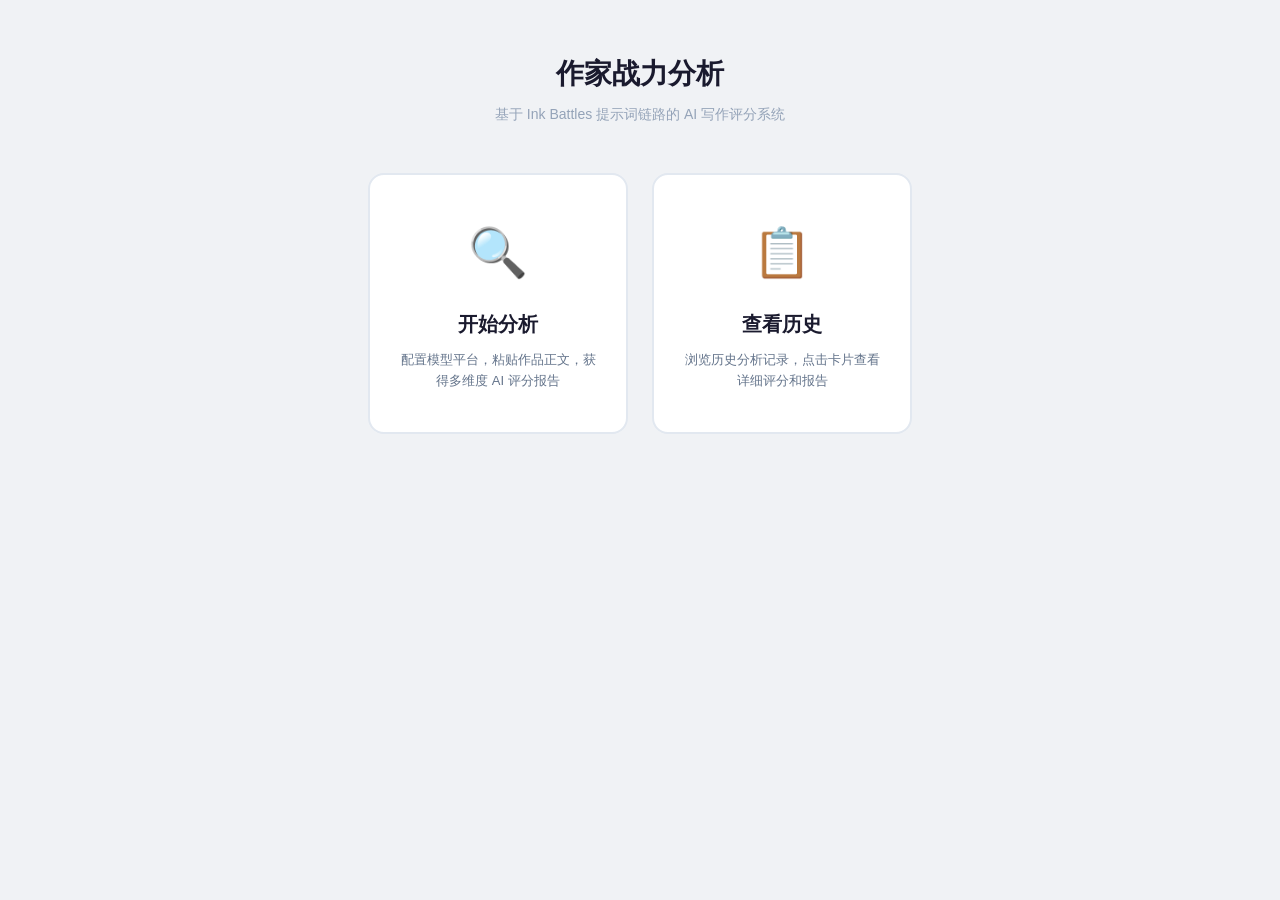
==== static/index.html @ b6ae1e52 "初始化" ====
<!DOCTYPE html>
<html lang="zh-CN">
<head>
<meta charset="UTF-8">
<meta http-equiv="Cache-Control" content="no-cache, no-store, must-revalidate">
<meta http-equiv="Pragma" content="no-cache">
<meta http-equiv="Expires" content="0">
<meta name="viewport" content="width=device-width, initial-scale=1.0">
<title>作家战力分析</title>
<link rel="stylesheet" href="style.css?v=3">
<style>
  .index-header { text-align: center; margin-top: 32px; }
  .index-header h1 { font-size: 28px; color: #1a1a2e; }
  .index-header p { color: #94a3b8; font-size: 14px; margin-top: 6px; }
</style>
</head>
<body>
<div id="toast" class="toast"></div>
<div class="container">
  <div class="index-header">
    <h1>作家战力分析</h1>
    <p>基于 Ink Battles 提示词链路的 AI 写作评分系统</p>
  </div>
  <div class="landing">
    <a href="analyze.html" class="landing-card">
      <div class="icon">🔍</div>
      <h2>开始分析</h2>
      <p>配置模型平台，粘贴作品正文，获得多维度 AI 评分报告</p>
    </a>
    <a href="history.html" class="landing-card">
      <div class="icon">📋</div>
      <h2>查看历史</h2>
      <p>浏览历史分析记录，点击卡片查看详细评分和报告</p>
    </a>
  </div>
</div>
</body>
</html>
---- static/style.css ----
* { margin: 0; padding: 0; box-sizing: border-box; }
body {
  font-family: -apple-system, BlinkMacSystemFont, 'Segoe UI', Roboto, sans-serif;
  background: #f0f2f5; color: #1a1a2e; line-height: 1.6; padding: 20px;
}
.container { max-width: 860px; margin: 0 auto; }

/* Toast */
.toast { position: fixed; top: 16px; left: 50%; transform: translateX(-50%); padding: 10px 24px;
  border-radius: 8px; font-size: 13px; font-weight: 600; z-index: 999; opacity: 0; transition: opacity .3s;
  pointer-events: none; }
.toast.show { opacity: 1; }
.toast-info { background: #e0f2fe; color: #0369a1; }
.toast-success { background: #dcfce7; color: #15803d; }
.toast-error { background: #fee2e2; color: #b91c1c; }
.toast-warning { background: #fef3c7; color: #a16207; }

/* Cards */
.card { background: #fff; border-radius: 12px; padding: 24px; margin-bottom: 16px;
  border: 1px solid #e2e8f0; transition: .2s; }
.card:hover { border-color: #cbd5e1; }
.card-title { font-size: 16px; font-weight: 700; margin-bottom: 12px; color: #1a1a2e; }
.card-sub { font-size: 12px; color: #94a3b8; }

/* Landing cards */
.landing { display: flex; gap: 24px; flex-wrap: wrap; justify-content: center; margin-top: 48px; }
.landing-card { background: #fff; border-radius: 16px; padding: 40px 28px; text-align: center;
  cursor: pointer; transition: .2s; border: 2px solid #e2e8f0; width: 260px; text-decoration: none; color: inherit; display: block; }
.landing-card:hover { border-color: #6366f1; box-shadow: 0 4px 20px rgba(99,102,241,.12); transform: translateY(-2px); }
.landing-card .icon { font-size: 48px; margin-bottom: 16px; }
.landing-card h2 { font-size: 20px; margin-bottom: 10px; }
.landing-card p { font-size: 13px; color: #64748b; }

/* Grid */
.row { display: flex; gap: 12px; flex-wrap: wrap; }
.col-2 { flex: 1; min-width: 200px; }
.col-3 { flex: 1; min-width: 150px; }
.col-4 { flex: 1; min-width: 120px; }

/* Form */
.form-group { margin-bottom: 14px; }
.form-label { display: block; font-size: 13px; font-weight: 600; color: #475569; margin-bottom: 5px; }
.form-input, .form-select, .form-textarea {
  width: 100%; padding: 9px 12px; border: 1px solid #cbd5e1; border-radius: 8px;
  font-size: 14px; font-family: inherit; background: #fff; transition: .15s; }
.form-input:focus, .form-select:focus, .form-textarea:focus { border-color: #6366f1; outline: none; box-shadow: 0 0 0 3px rgba(99,102,241,.15); }
.form-textarea { min-height: 200px; resize: vertical; }
.form-hint { font-size: 11px; color: #94a3b8; margin-top: 3px; }

/* Buttons */
.btn { display: inline-block; padding: 9px 18px; border-radius: 8px; font-size: 13px; font-weight: 600;
  border: none; cursor: pointer; transition: .15s; text-decoration: none; text-align: center; }
.btn:hover { opacity: .85; }
.btn-primary { background: #6366f1; color: #fff; }
.btn-success { background: #22c55e; color: #fff; }
.btn-danger { background: #ef4444; color: #fff; }
.btn-default { background: #f1f5f9; color: #475569; border: 1px solid #cbd5e1; }
.btn-sm { padding: 5px 12px; font-size: 12px; }
.btn-group { display: flex; gap: 8px; flex-wrap: wrap; margin-top: 12px; }
.btn:disabled { opacity: .4; cursor: not-allowed; }

/* Badges */
.badge { display: inline-block; padding: 3px 10px; border-radius: 6px; font-size: 11px; font-weight: 700; }
.badge-green { background: #dcfce7; color: #15803d; }
.badge-blue { background: #dbeafe; color: #1d4ed8; }
.badge-yellow { background: #fef3c7; color: #a16207; }
.badge-red { background: #fee2e2; color: #b91c1c; }
.badge-gray { background: #f1f5f9; color: #64748b; }

/* Platform toggle */
.toggle-row { display: flex; align-items: center; gap: 10px; padding: 8px 0; }
.toggle-row input[type="radio"] { display: none; }
.toggle-label { padding: 8px 16px; border-radius: 8px; border: 2px solid #e2e8f0; cursor: pointer;
  font-size: 13px; font-weight: 600; transition: .15s; user-select: none; display: inline-flex; align-items: center; gap: 8px; }
.toggle-row input[type="radio"]:checked + .toggle-label { border-color: #6366f1; background: #eef2ff; color: #4f46e5; }
.toggle-label .del { margin-left: auto; color: #ef4444; font-size: 13px; cursor: pointer; }

/* Stats row */
.stats { display: flex; gap: 12px; flex-wrap: wrap; margin-bottom: 16px; }
.stat { flex: 1; min-width: 110px; background: #fff; border-radius: 10px; padding: 14px 16px;
  border: 1px solid #e2e8f0; text-align: center; }
.stat-label { font-size: 11px; color: #94a3b8; text-transform: uppercase; letter-spacing: .5px; }
.stat-value { font-size: 20px; font-weight: 700; margin-top: 4px; }

/* History card */
.history-card { background: #fff; border-radius: 12px; padding: 16px 20px; margin-bottom: 12px;
  border: 1px solid #e2e8f0; cursor: pointer; transition: .15s; }
.history-card:hover { border-color: #6366f1; box-shadow: 0 2px 12px rgba(99,102,241,.1); }
.history-card .meta { display: flex; gap: 12px; flex-wrap: wrap; font-size: 12px; color: #94a3b8; margin-bottom: 6px; }
.history-card .title { font-size: 15px; font-weight: 700; }
.history-card .tagline { font-size: 12px; color: #64748b; margin-top: 4px; }

/* Progress */
.progress-bar { height: 8px; background: #e2e8f0; border-radius: 4px; overflow: hidden; margin: 8px 0; }
.progress-fill { height: 100%; background: #6366f1; border-radius: 4px; transition: width .5s; }

/* Tabs */
.tabs { display: flex; gap: 0; margin-bottom: 20px; border-bottom: 2px solid #e2e8f0; }
.tab { padding: 10px 20px; font-size: 14px; font-weight: 600; cursor: pointer; border-bottom: 2px solid transparent;
  margin-bottom: -2px; color: #94a3b8; transition: .15s; background: none; border-top: none; border-left: none; border-right: none; }
.tab:hover { color: #475569; }
.tab.active { color: #6366f1; border-bottom-color: #6366f1; }

/* Back link */
.back-link { display: inline-flex; align-items: center; gap: 4px; font-size: 13px; color: #6366f1;
  text-decoration: none; margin-bottom: 16px; font-weight: 600; }
.back-link:hover { text-decoration: underline; }

/* Switch */
.switch-wrap { display: flex; align-items: center; gap: 8px; padding: 6px 0; }
.switch { position: relative; display: inline-block; width: 44px; height: 24px; }
.switch input { opacity: 0; width: 0; height: 0; }
.slider { position: absolute; cursor: pointer; top: 0; left: 0; right: 0; bottom: 0;
  background: #cbd5e1; border-radius: 24px; transition: .2s; }
.slider:before { content: ""; position: absolute; height: 18px; width: 18px; left: 3px; bottom: 3px;
  background: #fff; border-radius: 50%; transition: .2s; }
.switch input:checked + .slider { background: #6366f1; }
.switch input:checked + .slider:before { transform: translateX(20px); }
.switch-label { font-size: 13px; font-weight: 600; color: #475569; }

/* Detail view */
.detail-section { margin-bottom: 20px; }
.detail-section h3 { font-size: 15px; font-weight: 700; margin-bottom: 8px; color: #334155; }
.dimension-row { display: flex; align-items: center; gap: 12px; margin-bottom: 8px; }
.dimension-name { width: 130px; font-size: 13px; font-weight: 600; flex-shrink: 0; }
.dimension-score { width: 50px; font-size: 13px; text-align: right; flex-shrink: 0; }
.dimension-bar { flex: 1; height: 8px; background: #e2e8f0; border-radius: 4px; overflow: hidden; }
.dimension-fill { height: 100%; background: #6366f1; border-radius: 4px; transition: width .3s; }
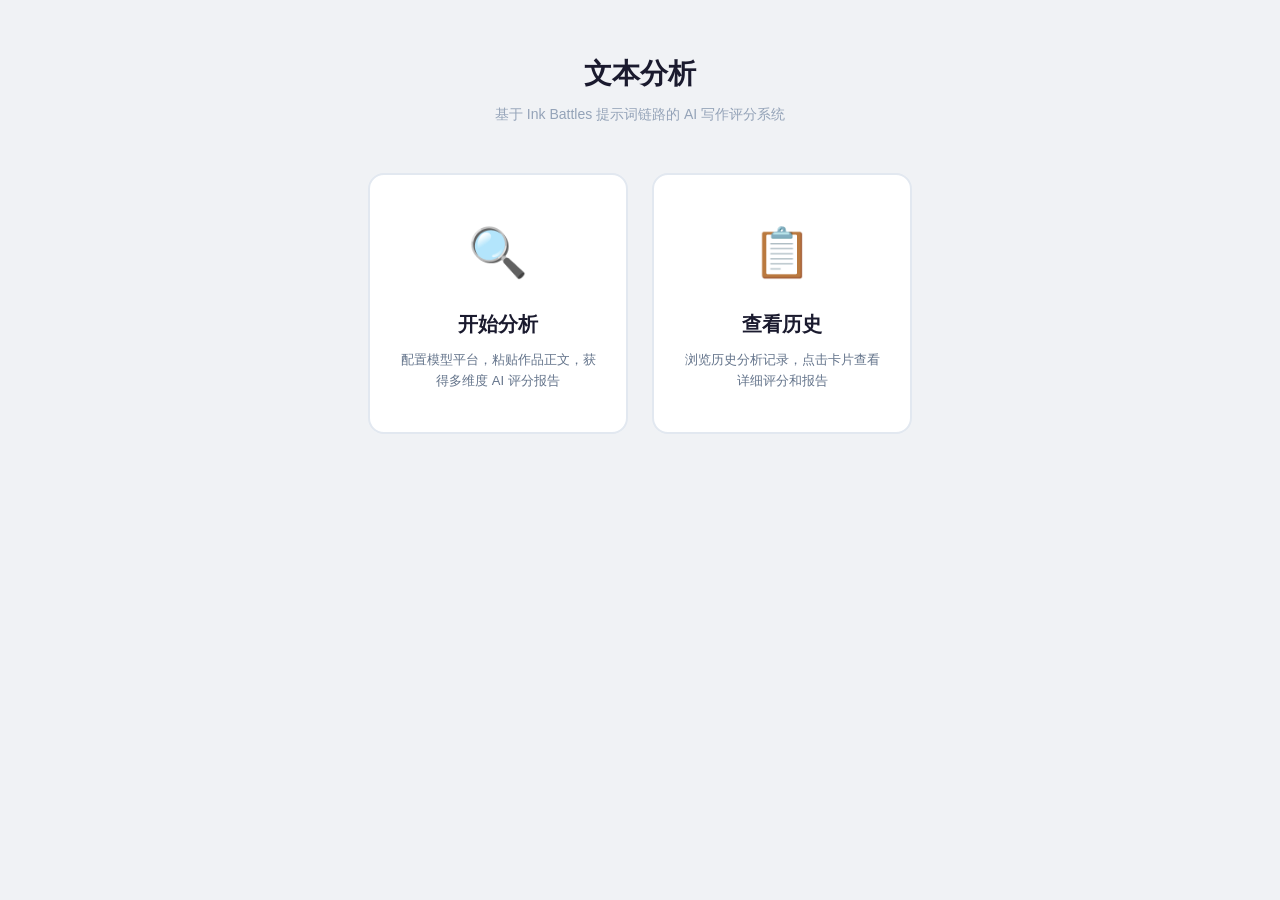
==== commit b5a91295: "初始化" ====
--- a/static/index.html
+++ b/static/index.html
@@ -6,8 +6,8 @@
 <meta http-equiv="Pragma" content="no-cache">
 <meta http-equiv="Expires" content="0">
 <meta name="viewport" content="width=device-width, initial-scale=1.0">
-<title>作家战力分析</title>
-<link rel="stylesheet" href="style.css?v=3">
+<title>文本分析</title>
+<link rel="stylesheet" href="style.css?v=4">
 <style>
   .index-header { text-align: center; margin-top: 32px; }
   .index-header h1 { font-size: 28px; color: #1a1a2e; }
@@ -18,7 +18,7 @@
 <div id="toast" class="toast"></div>
 <div class="container">
   <div class="index-header">
-    <h1>作家战力分析</h1>
+    <h1>文本分析</h1>
     <p>基于 Ink Battles 提示词链路的 AI 写作评分系统</p>
   </div>
   <div class="landing">
--- a/static/style.css
+++ b/static/style.css
@@ -68,6 +68,7 @@
 .badge-gray { background: #f1f5f9; color: #64748b; }
 
 /* Platform toggle */
+#platform-toggles { display: flex; align-items: center; gap: 10px; flex-wrap: wrap; }
 .toggle-row { display: flex; align-items: center; gap: 10px; padding: 8px 0; }
 .toggle-row input[type="radio"] { display: none; }
 .toggle-label { padding: 8px 16px; border-radius: 8px; border: 2px solid #e2e8f0; cursor: pointer;
@@ -93,6 +94,10 @@
 /* Progress */
 .progress-bar { height: 8px; background: #e2e8f0; border-radius: 4px; overflow: hidden; margin: 8px 0; }
 .progress-fill { height: 100%; background: #6366f1; border-radius: 4px; transition: width .5s; }
+.task-list { display: grid; gap: 6px; margin-top: 10px; }
+.task-item { display: flex; align-items: center; gap: 8px; flex-wrap: wrap; padding: 8px 10px; border: 1px solid #e2e8f0;
+  border-radius: 8px; background: #f8fafc; font-size: 12px; color: #475569; }
+.task-id { margin-left: auto; color: #94a3b8; font-family: ui-monospace, SFMono-Regular, Menlo, Consolas, monospace; }
 
 /* Tabs */
 .tabs { display: flex; gap: 0; margin-bottom: 20px; border-bottom: 2px solid #e2e8f0; }
@@ -126,3 +131,58 @@
 .dimension-score { width: 50px; font-size: 13px; text-align: right; flex-shrink: 0; }
 .dimension-bar { flex: 1; height: 8px; background: #e2e8f0; border-radius: 4px; overflow: hidden; }
 .dimension-fill { height: 100%; background: #6366f1; border-radius: 4px; transition: width .3s; }
+
+/* Visual report */
+.muted { font-size: 13px; color: #94a3b8; }
+.section-title { font-size: 13px; font-weight: 700; color: #334155; margin-bottom: 10px; }
+.visual-grid { display: grid; grid-template-columns: minmax(280px, 1fr) minmax(260px, 1fr); gap: 18px; align-items: start; }
+.radar-wrap { width: 100%; overflow: hidden; }
+.radar-svg { width: 100%; max-width: 430px; aspect-ratio: 1; display: block; margin: 0 auto; }
+.radar-grid { fill: none; stroke: #e2e8f0; stroke-width: 1; }
+.radar-axis { stroke: #e2e8f0; stroke-width: 1; }
+.radar-area { fill: rgba(99,102,241,.18); stroke: none; }
+.radar-line { fill: none; stroke: #6366f1; stroke-width: 2.5; }
+.radar-point { fill: #4f46e5; stroke: #fff; stroke-width: 1.5; }
+.radar-label { font-size: 11px; fill: #475569; font-weight: 700; }
+.portrait-summary { background: #f8fafc; border: 1px solid #e2e8f0; border-radius: 10px; padding: 12px; margin-bottom: 12px; }
+.portrait-summary p { font-size: 13px; color: #475569; margin-bottom: 8px; }
+.portrait-profile { display: grid; gap: 10px; }
+.style-profile-head { display: flex; align-items: center; justify-content: space-between; gap: 8px; flex-wrap: wrap; }
+.style-label { font-size: 14px; font-weight: 800; color: #1e293b; }
+.style-genre { font-size: 11px; font-weight: 700; color: #0f766e; background: #ccfbf1; border-radius: 999px; padding: 2px 8px; }
+.style-profile-grid { display: grid; grid-template-columns: 1fr; gap: 8px; }
+.style-profile-grid div { display: grid; gap: 4px; }
+.style-profile-grid b { font-size: 11px; color: #64748b; }
+.style-profile-grid span { font-size: 12px; color: #334155; }
+.style-detail-list { display: grid; gap: 5px; padding-left: 18px; margin: 0; }
+.style-detail-list li { font-size: 12px; color: #334155; }
+.style-keywords { padding-top: 2px; }
+.tag-row { display: flex; gap: 6px; flex-wrap: wrap; }
+.tag { display: inline-flex; align-items: center; min-height: 22px; padding: 2px 8px; border-radius: 999px; background: #eef2ff; color: #4f46e5; font-size: 11px; font-weight: 700; }
+.author-profile { margin-top: 14px; padding: 14px; border: 1px solid #ccfbf1; border-radius: 10px; background: #f0fdfa; display: grid; gap: 10px; }
+.author-profile-head { display: flex; align-items: flex-start; justify-content: space-between; gap: 12px; flex-wrap: wrap; }
+.author-profile-head p { font-size: 12px; color: #475569; margin-top: 2px; }
+.author-profile-grid { display: grid; grid-template-columns: repeat(2, minmax(0, 1fr)); gap: 10px; }
+.author-profile-grid div { display: grid; gap: 5px; align-content: start; }
+.author-profile-grid b, .author-profile-note b { font-size: 11px; color: #0f766e; }
+.author-profile-note { display: grid; gap: 4px; }
+.author-profile-note span { font-size: 12px; color: #334155; }
+.profile-bars { display: grid; gap: 10px; }
+.profile-head { display: flex; justify-content: space-between; gap: 12px; font-size: 12px; font-weight: 700; color: #334155; }
+.profile-track { height: 8px; background: #e2e8f0; border-radius: 999px; overflow: hidden; margin: 4px 0; }
+.profile-fill { height: 100%; background: linear-gradient(90deg, #14b8a6, #6366f1); border-radius: 999px; }
+.profile-note { font-size: 11px; color: #94a3b8; }
+.diagram-card { background: #f8fafc; border: 1px solid #e2e8f0; border-radius: 10px; padding: 14px; overflow-x: auto; }
+.diagram-title { font-size: 12px; font-weight: 700; color: #475569; margin-bottom: 10px; }
+.graph-svg { min-width: 620px; width: 100%; height: auto; display: block; }
+.graph-edge { stroke: #64748b; stroke-width: 1.6; }
+.graph-edge-label { fill: #64748b; font-size: 11px; font-weight: 700; paint-order: stroke; stroke: #f8fafc; stroke-width: 3px; }
+.graph-node { fill: #fff; stroke: #cbd5e1; stroke-width: 1.4; }
+.graph-node-label { fill: #334155; font-size: 12px; font-weight: 700; }
+.diagram-code { background: #0f172a; color: #e2e8f0; padding: 12px; border-radius: 8px; font-size: 12px; white-space: pre-wrap; }
+
+@media (max-width: 720px) {
+  .visual-grid { grid-template-columns: 1fr; }
+  .author-profile-grid { grid-template-columns: 1fr; }
+  .graph-svg { min-width: 540px; }
+}
